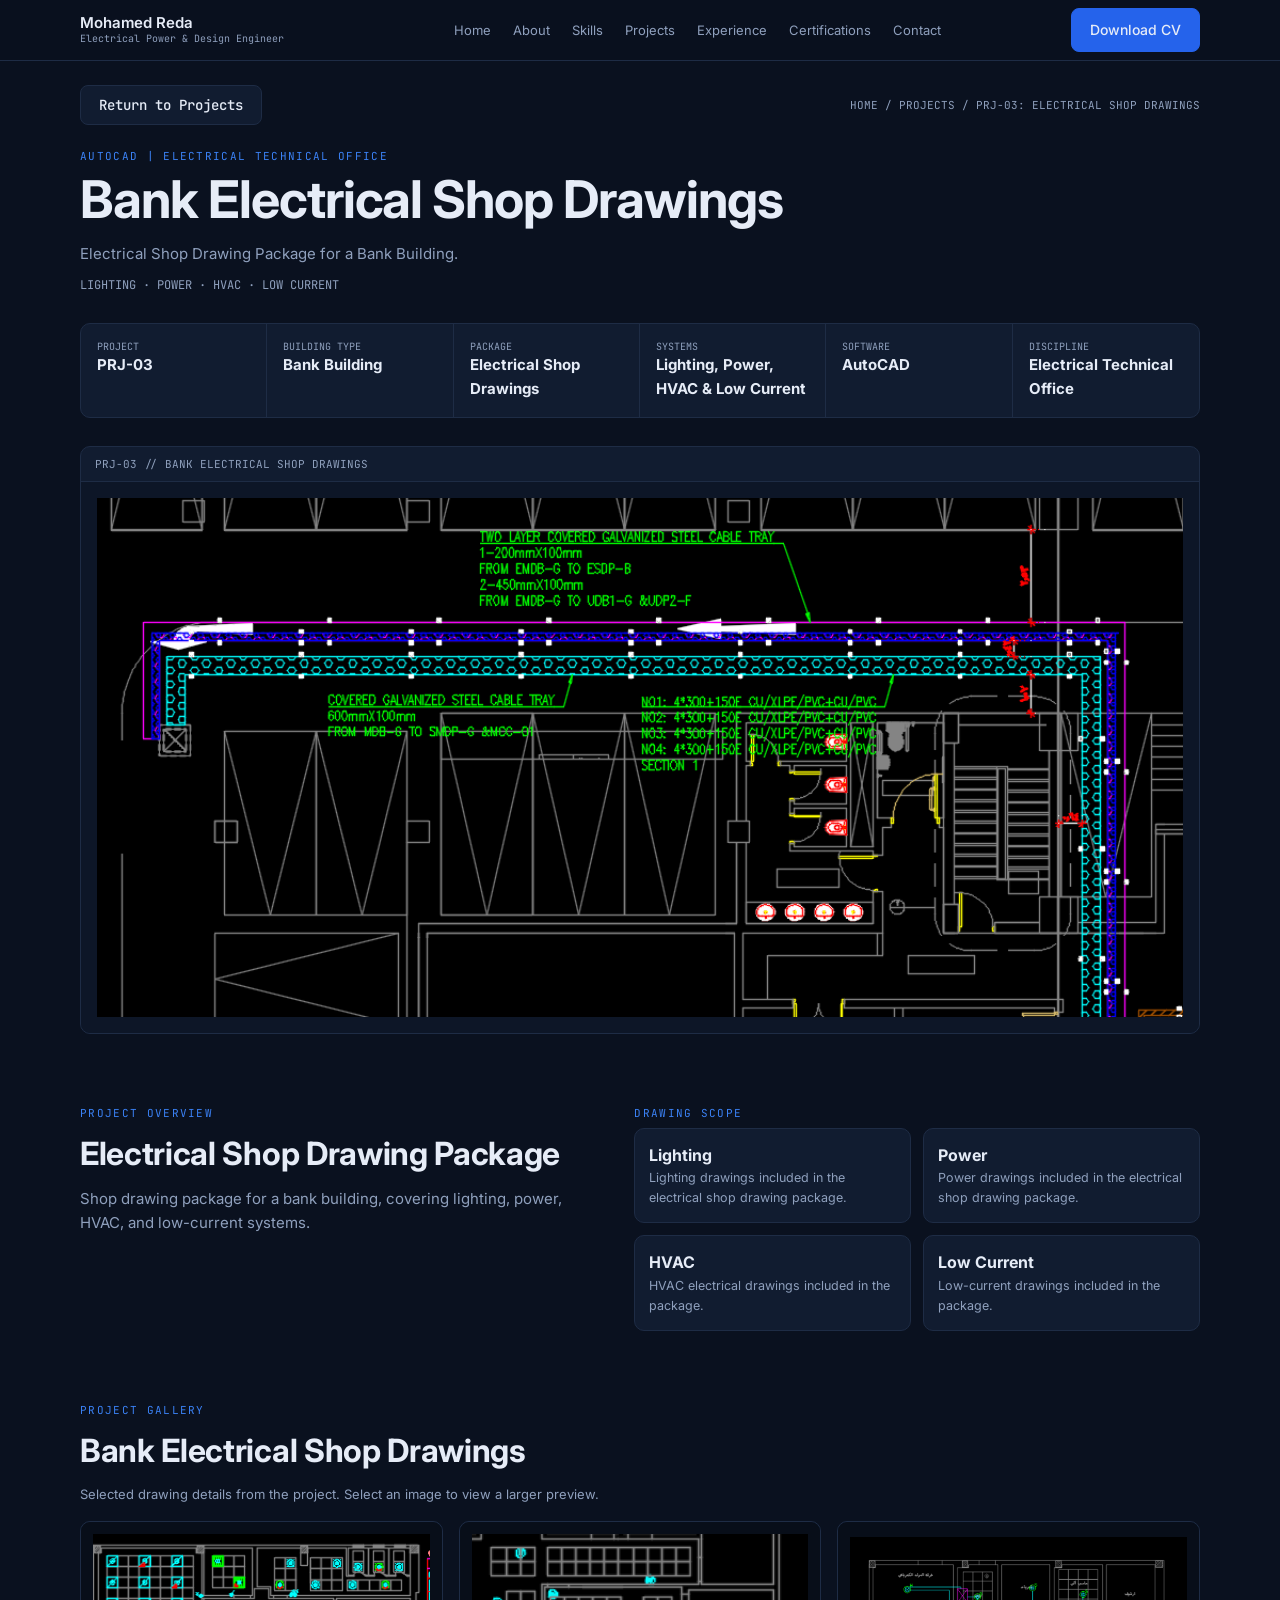
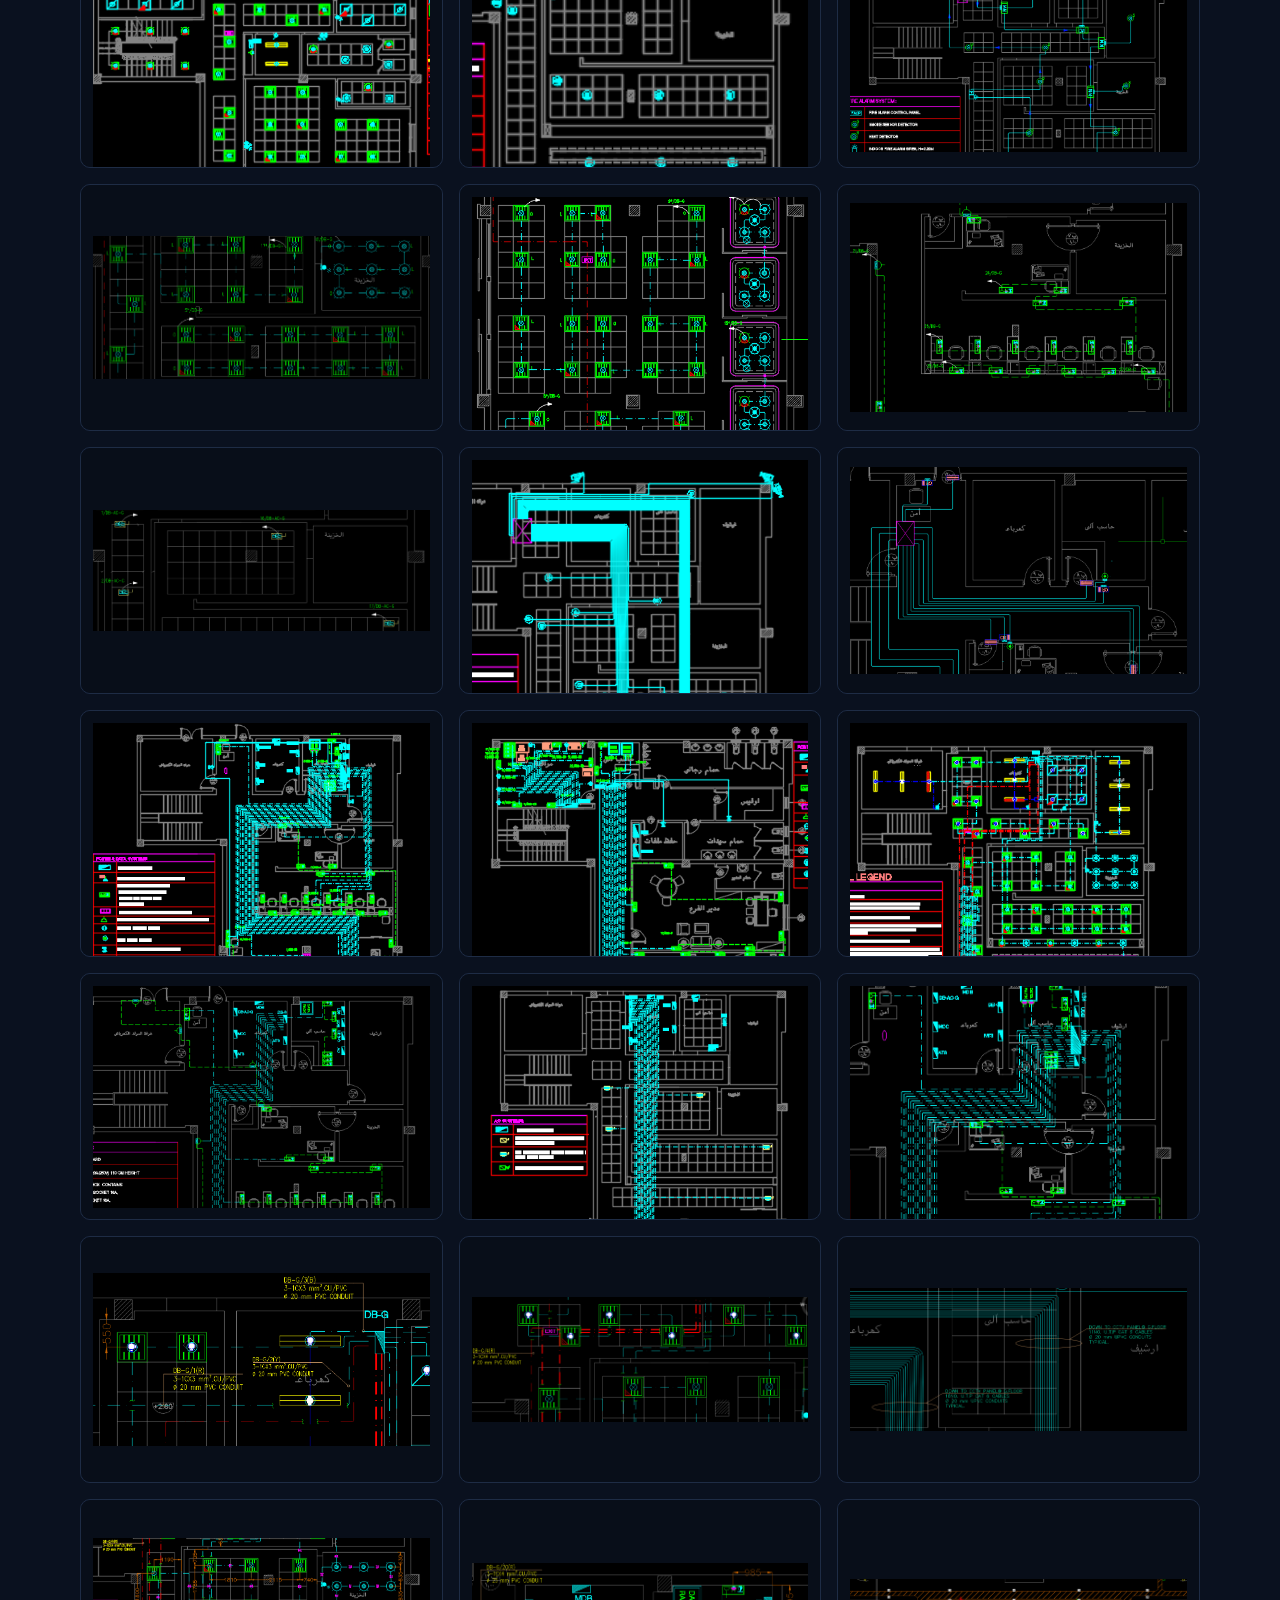
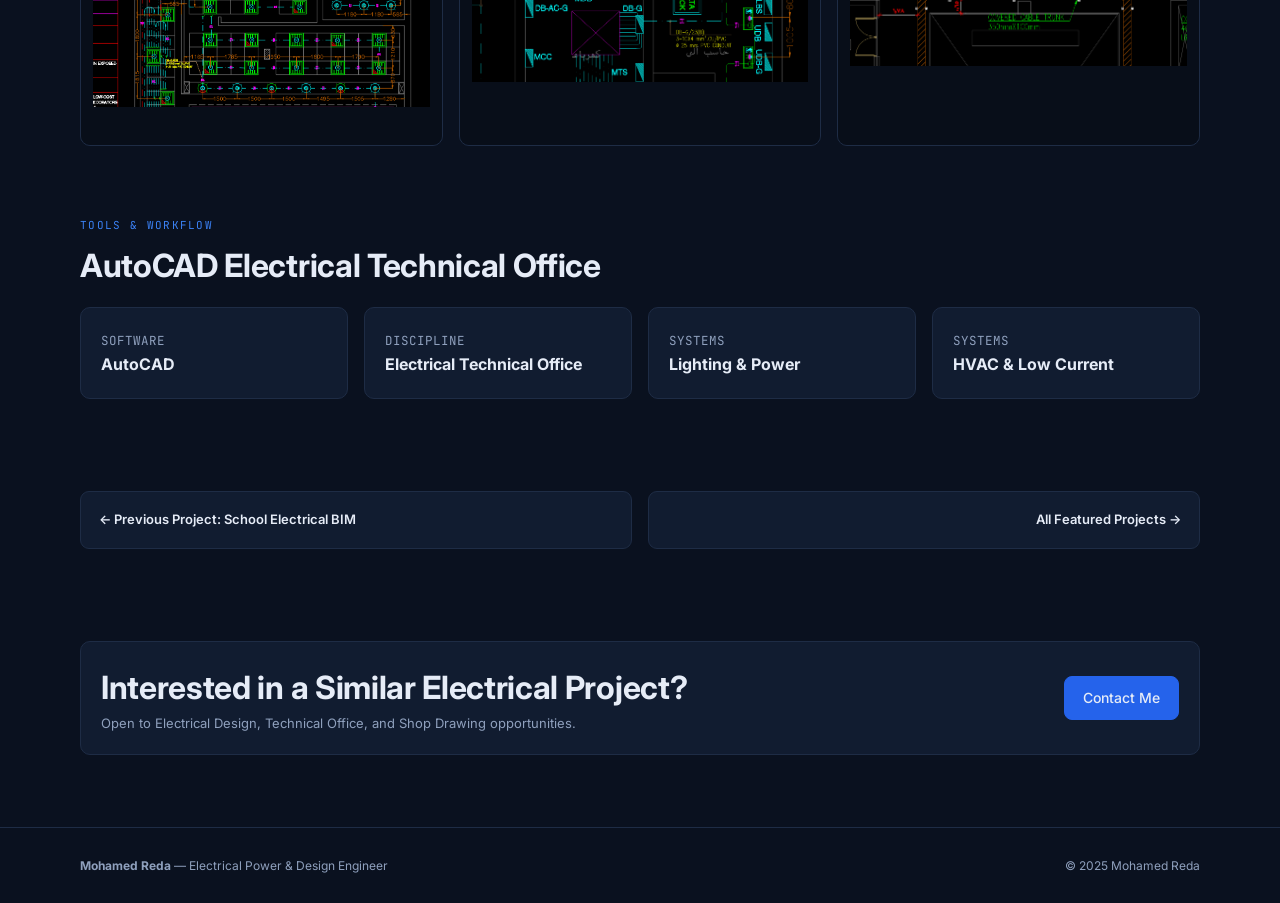
==== projects/bank-electrical-shop-drawings.html @ 128662be "Initial commit" ====
<!doctype html>
<html lang="en">
  <head>
    <meta charset="utf-8" />
    <meta name="viewport" content="width=device-width,initial-scale=1,viewport-fit=cover" />
    <meta name="theme-color" content="#0a111f" />
    <link rel="preconnect" href="https://fonts.googleapis.com" />
    <link rel="preconnect" href="https://fonts.gstatic.com" crossorigin />
    <link href="https://fonts.googleapis.com/css2?family=Inter:wght@400;500;600;700&family=JetBrains+Mono:wght@400;500&display=swap" rel="stylesheet" />
    <title>Bank Electrical Shop Drawings — Mohamed Reda</title>
    <meta name="description" content="Electrical shop drawing package for a bank building, covering lighting, power, HVAC, and low-current systems." />
    <link rel="stylesheet" href="../assets/css/style.css" />
    <style>
      .bank-project .viewer .cv-box { height: auto; min-height: 0; overflow: hidden; padding: 16px; }
      .bank-project .viewer .cv-box img { width: 100%; height: auto; max-height: 78vh; object-fit: contain; margin: auto; }
      .bank-gallery .dr .im { height: 245px; padding: 12px; background: #080e19; }
      .bank-gallery .dr .im img { object-fit: contain; }
      .bank-project .stats div:last-child { border-right: 0; }
      .bank-project .modal img { width: auto; height: auto; max-width: calc(100vw - 40px); max-height: calc(100vh - 100px); object-fit: contain; }
      @media (max-width: 700px) { .bank-gallery .dr .im { height: 210px; } }
    </style>
  </head>
  <body class="bank-project">
    <header class="nav"><div class="wrap">
      <a class="brand" href="../index.html#home">Mohamed Reda<small>Electrical Power &amp; Design Engineer</small></a>
      <button class="burger" aria-label="Menu" aria-expanded="false">☰</button>
      <ul><li><a href="../index.html#home">Home</a></li><li><a href="../index.html#about">About</a></li><li><a href="../index.html#skills">Skills</a></li><li><a href="../index.html#projects">Projects</a></li><li><a href="../index.html#experience">Experience</a></li><li><a href="../index.html#certs">Certifications</a></li><li><a href="../index.html#contact">Contact</a></li></ul>
      <a class="btn p dl" href="../assets/files/Mohamed-Reda-CV.pdf" download>Download CV</a>
    </div></header>
    <main class="wrap">
      <div class="crumb"><a class="btn" href="../index.html#projects">Return to Projects</a><span>HOME / PROJECTS / PRJ-03: ELECTRICAL SHOP DRAWINGS</span></div>
      <div class="eyebrow">AutoCAD | Electrical Technical Office</div>
      <h1>Bank Electrical Shop Drawings</h1>
      <p class="mu" style="max-width: 720px; margin-top: 14px">Electrical Shop Drawing Package for a Bank Building.</p>
      <p class="mono mu" style="margin-top: 10px; font-size: 12px">LIGHTING · POWER · HVAC · LOW CURRENT</p>
      <div class="stats">
        <div><small>Project</small><b>PRJ-03</b></div><div><small>Building Type</small><b>Bank Building</b></div><div><small>Package</small><b>Electrical Shop Drawings</b></div><div><small>Systems</small><b>Lighting, Power, HVAC &amp; Low Current</b></div><div><small>Software</small><b>AutoCAD</b></div><div><small>Discipline</small><b>Electrical Technical Office</b></div>
      </div>
      <div class="viewer"><div class="bar"><span>PRJ-03 // BANK ELECTRICAL SHOP DRAWINGS</span></div><div class="cv-box"><img src="../assets/img/prj-3/cover.png" alt="Bank electrical shop drawing cover plan" fetchpriority="high" /></div></div>

      <section style="border: 0"><div class="split">
        <div><div class="eyebrow">Project overview</div><h2>Electrical Shop Drawing Package</h2><p class="mu">Shop drawing package for a bank building, covering lighting, power, HVAC, and low-current systems.</p></div>
        <div><div class="eyebrow">Drawing scope</div><div class="wbs">
          <div class="card"><h3>Lighting</h3><p>Lighting drawings included in the electrical shop drawing package.</p></div>
          <div class="card"><h3>Power</h3><p>Power drawings included in the electrical shop drawing package.</p></div>
          <div class="card"><h3>HVAC</h3><p>HVAC electrical drawings included in the package.</p></div>
          <div class="card"><h3>Low Current</h3><p>Low-current drawings included in the package.</p></div>
        </div></div>
      </div></section>

      <section style="border: 0; padding-top: 0"><div class="eyebrow">Project gallery</div><h2>Bank Electrical Shop Drawings</h2><p class="mu" style="font-size: 13px">Selected drawing details from the project. Select an image to view a larger preview.</p>
        <div class="g3 bank-gallery" id="drawings" style="margin-top: 16px">
          <article class="card dr" data-img="../assets/img/prj-3/Screenshot%202026-10-09%20174429.png"><div class="im"><img src="../assets/img/prj-3/Screenshot%202026-10-09%20174429.png" alt="Bank electrical shop drawing detail" loading="lazy" /></div></article>
          <article class="card dr" data-img="../assets/img/prj-3/Screenshot%202026-10-09%20174541.png"><div class="im"><img src="../assets/img/prj-3/Screenshot%202026-10-09%20174541.png" alt="Bank electrical shop drawing detail" loading="lazy" /></div></article>
          <article class="card dr" data-img="../assets/img/prj-3/Screenshot%202026-10-09%20174614.png"><div class="im"><img src="../assets/img/prj-3/Screenshot%202026-10-09%20174614.png" alt="Bank electrical shop drawing detail" loading="lazy" /></div></article>
          <article class="card dr" data-img="../assets/img/prj-3/Screenshot%202026-10-09%20174723.png"><div class="im"><img src="../assets/img/prj-3/Screenshot%202026-10-09%20174723.png" alt="Bank electrical shop drawing detail" loading="lazy" /></div></article>
          <article class="card dr" data-img="../assets/img/prj-3/Screenshot%202026-10-09%20174741.png"><div class="im"><img src="../assets/img/prj-3/Screenshot%202026-10-09%20174741.png" alt="Bank electrical shop drawing detail" loading="lazy" /></div></article>
          <article class="card dr" data-img="../assets/img/prj-3/Screenshot%202026-10-09%20174811.png"><div class="im"><img src="../assets/img/prj-3/Screenshot%202026-10-09%20174811.png" alt="Bank electrical shop drawing detail" loading="lazy" /></div></article>
          <article class="card dr" data-img="../assets/img/prj-3/Screenshot%202026-10-09%20174828.png"><div class="im"><img src="../assets/img/prj-3/Screenshot%202026-10-09%20174828.png" alt="Bank electrical shop drawing detail" loading="lazy" /></div></article>
          <article class="card dr" data-img="../assets/img/prj-3/Screenshot%202026-10-09%20174914.png"><div class="im"><img src="../assets/img/prj-3/Screenshot%202026-10-09%20174914.png" alt="Bank electrical shop drawing detail" loading="lazy" /></div></article>
          <article class="card dr" data-img="../assets/img/prj-3/Screenshot%202026-10-09%20174946.png"><div class="im"><img src="../assets/img/prj-3/Screenshot%202026-10-09%20174946.png" alt="Bank electrical shop drawing detail" loading="lazy" /></div></article>
          <article class="card dr" data-img="../assets/img/prj-3/Screenshot%202026-10-09%20175007.png"><div class="im"><img src="../assets/img/prj-3/Screenshot%202026-10-09%20175007.png" alt="Bank electrical shop drawing detail" loading="lazy" /></div></article>
          <article class="card dr" data-img="../assets/img/prj-3/Screenshot%202026-10-09%20175019.png"><div class="im"><img src="../assets/img/prj-3/Screenshot%202026-10-09%20175019.png" alt="Bank electrical shop drawing detail" loading="lazy" /></div></article>
          <article class="card dr" data-img="../assets/img/prj-3/Screenshot%202026-10-09%20175117.png"><div class="im"><img src="../assets/img/prj-3/Screenshot%202026-10-09%20175117.png" alt="Bank electrical shop drawing detail" loading="lazy" /></div></article>
          <article class="card dr" data-img="../assets/img/prj-3/Screenshot%202026-10-09%20175132.png"><div class="im"><img src="../assets/img/prj-3/Screenshot%202026-10-09%20175132.png" alt="Bank electrical shop drawing detail" loading="lazy" /></div></article>
          <article class="card dr" data-img="../assets/img/prj-3/Screenshot%202026-10-09%20175146.png"><div class="im"><img src="../assets/img/prj-3/Screenshot%202026-10-09%20175146.png" alt="Bank electrical shop drawing detail" loading="lazy" /></div></article>
          <article class="card dr" data-img="../assets/img/prj-3/Screenshot%202026-10-09%20175159.png"><div class="im"><img src="../assets/img/prj-3/Screenshot%202026-10-09%20175159.png" alt="Bank electrical shop drawing detail" loading="lazy" /></div></article>
          <article class="card dr" data-img="../assets/img/prj-3/Screenshot%202026-10-09%20175258.png"><div class="im"><img src="../assets/img/prj-3/Screenshot%202026-10-09%20175258.png" alt="Bank electrical shop drawing detail" loading="lazy" /></div></article>
          <article class="card dr" data-img="../assets/img/prj-3/Screenshot%202026-10-09%20175312.png"><div class="im"><img src="../assets/img/prj-3/Screenshot%202026-10-09%20175312.png" alt="Bank electrical shop drawing detail" loading="lazy" /></div></article>
          <article class="card dr" data-img="../assets/img/prj-3/Screenshot%202026-10-09%20175358.png"><div class="im"><img src="../assets/img/prj-3/Screenshot%202026-10-09%20175358.png" alt="Bank electrical shop drawing detail" loading="lazy" /></div></article>
          <article class="card dr" data-img="../assets/img/prj-3/Screenshot%202026-10-09%20175456.png"><div class="im"><img src="../assets/img/prj-3/Screenshot%202026-10-09%20175456.png" alt="Bank electrical shop drawing detail" loading="lazy" /></div></article>
          <article class="card dr" data-img="../assets/img/prj-3/Screenshot%202026-10-09%20175522.png"><div class="im"><img src="../assets/img/prj-3/Screenshot%202026-10-09%20175522.png" alt="Bank electrical shop drawing detail" loading="lazy" /></div></article>
          <article class="card dr" data-img="../assets/img/prj-3/Screenshot%202026-10-09%20175702.png"><div class="im"><img src="../assets/img/prj-3/Screenshot%202026-10-09%20175702.png" alt="Bank electrical shop drawing detail" loading="lazy" /></div></article>
        </div>
      </section>

      <section style="border: 0; padding-top: 0"><div class="eyebrow">Tools &amp; workflow</div><h2>AutoCAD Electrical Technical Office</h2><div class="g4" style="margin-top: 16px">
        <div class="card"><small class="mono mu">SOFTWARE</small><h3>AutoCAD</h3></div>
        <div class="card"><small class="mono mu">DISCIPLINE</small><h3>Electrical Technical Office</h3></div>
        <div class="card"><small class="mono mu">SYSTEMS</small><h3>Lighting &amp; Power</h3></div>
        <div class="card"><small class="mono mu">SYSTEMS</small><h3>HVAC &amp; Low Current</h3></div>
      </div></section>

      <div class="pn project-switch"><a class="project-switch-back" href="school-electrical-bim.html">← Previous Project: School Electrical BIM</a><a class="project-switch-next" href="../index.html#projects">All Featured Projects →</a></div>
      <section style="border: 0"><div class="card cta"><div><h2 style="margin: 0">Interested in a Similar Electrical Project?</h2><p class="mu" style="font-size: 13px">Open to Electrical Design, Technical Office, and Shop Drawing opportunities.</p></div><a class="btn p" href="../index.html#contact">Contact Me</a></div></section>
    </main>
    <footer><div class="wrap"><span><b>Mohamed Reda</b> — Electrical Power &amp; Design Engineer</span><span>© 2025 Mohamed Reda</span></div></footer>
    <div class="modal"><button class="btn">Close</button><img alt="" /></div>
    <script src="../assets/js/main.js" defer></script>
  </body>
</html>
---- assets/css/style.css ----
:root {
  --bg: #0a111f;
  --bg2: #0d1627;
  --card: #111c30;
  --line: #1e2c45;
  --tx: #e6ecf7;
  --mu: #8fa0bd;
  --ac: #2563eb;
  --ac2: #3b82f6;
  --ok: #22c55e;
  --r: 10px;
  --mono: "JetBrains Mono", ui-monospace, monospace;
  --sans: "Inter", system-ui, sans-serif;
  --pad: 80px;
}
* {
  box-sizing: border-box;
  margin: 0;
}
html {
  scroll-behavior: smooth;
  scroll-padding-top: 70px;
}
body {
  background: var(--bg);
  color: var(--tx);
  font: 15px/1.6 var(--sans);
  -webkit-text-size-adjust: 100%;
}
a {
  color: inherit;
  text-decoration: none;
}
img {
  max-width: 100%;
  display: block;
}
.wrap {
  width: 100%;
  max-width: none;
  margin: 0;
  padding: 0 var(--pad);
}
section {
  padding: 72px 0;
  border-top: 1px solid var(--line);
}
.eyebrow {
  font: 11px var(--mono);
  color: var(--ac2);
  letter-spacing: 0.12em;
  text-transform: uppercase;
  margin-bottom: 8px;
}
h1 {
  font-size: clamp(32px, 6vw, 52px);
  line-height: 1.1;
  letter-spacing: -0.02em;
}
h2 {
  font-size: clamp(24px, 4vw, 32px);
  letter-spacing: -0.01em;
  margin-bottom: 8px;
}
h3 {
  font-size: 16px;
}
.mu {
  color: var(--mu);
}
.mono {
  font-family: var(--mono);
}
.btn {
  display: inline-flex;
  align-items: center;
  gap: 8px;
  padding: 10px 18px;
  border-radius: 8px;
  border: 1px solid var(--line);
  background: var(--card);
  font-weight: 500;
  font-size: 14px;
  cursor: pointer;
  color: var(--tx);
  font-family: inherit;
}
.btn.p {
  background: var(--ac);
  border-color: var(--ac);
}
.btn:hover {
  border-color: var(--ac2);
}
.card {
  background: var(--card);
  border: 1px solid var(--line);
  border-radius: var(--r);
  padding: 20px;
}
.tag {
  font: 11px var(--mono);
  padding: 3px 9px;
  border: 1px solid var(--line);
  border-radius: 6px;
  color: var(--mu);
  background: var(--bg2);
  display: inline-block;
}
.chips {
  display: flex;
  flex-wrap: wrap;
  gap: 8px;
}
.chips .tag {
  font: 13px var(--sans);
  padding: 6px 12px;
  color: var(--tx);
}
.nav {
  position: sticky;
  top: 0;
  z-index: 50;
  background: rgba(10, 17, 31, 0.88);
  backdrop-filter: blur(10px);
  border-bottom: 1px solid var(--line);
}
.nav .wrap {
  display: flex;
  align-items: center;
  gap: 24px;
  height: 60px;
}
.brand {
  font-weight: 600;
  line-height: 1.1;
}
.brand small {
  display: block;
  font: 10px var(--mono);
  color: var(--mu);
  font-weight: 400;
}
.nav ul {
  display: flex;
  gap: 22px;
  list-style: none;
  margin: 0 auto;
  font-size: 13px;
  color: var(--mu);
}
.nav ul a:hover {
  color: var(--tx);
}
.burger {
  display: none;
  background: none;
  border: 1px solid var(--line);
  color: var(--tx);
  border-radius: 8px;
  padding: 6px 10px;
  font-size: 18px;
}
.hero {
  border: 0;
  padding: 72px 0;
}
.hero .wrap {
  display: grid;
  grid-template-columns: 1.2fr 1fr;
  gap: 48px;
  align-items: center;
}
.hero .sub {
  color: var(--ac2);
  font-size: 20px;
  margin: 6px 0 16px;
}
.hero p {
  color: var(--mu);
  max-width: 520px;
}
.hero .acts {
  display: flex;
  gap: 12px;
  margin: 24px 0;
  flex-wrap: wrap;
}
.meta {
  display: flex;
  gap: 20px;
  flex-wrap: wrap;
  font-size: 13px;
  color: var(--mu);
}
.badge {
  font: 11px var(--mono);
  color: var(--ok);
  margin-bottom: 14px;
  display: inline-flex;
  gap: 8px;
  align-items: center;
}
.badge:before {
  content: "";
  width: 7px;
  height: 7px;
  border-radius: 50%;
  background: var(--ok);
}
.photo {
  border: 1px solid var(--line);
  border-radius: 14px;
  overflow: hidden;
  background: var(--card);
  aspect-ratio: 4/3.2;
  position: relative;
  display: grid;
  place-items: center;
  color: var(--mu);
  font: 12px var(--mono);
}
.photo img {
  position: absolute;
  inset: 0;
  width: 100%;
  height: 100%;
  object-fit: cover;
}
.photo figcaption {
  position: absolute;
  bottom: 0;
  left: 0;
  right: 0;
  padding: 10px;
  text-align: center;
  background: linear-gradient(transparent, rgba(10, 17, 31, 0.95));
  font-size: 11px;
}
.g2 {
  display: grid;
  grid-template-columns: repeat(2, 1fr);
  gap: 20px;
}
.g3 {
  display: grid;
  grid-template-columns: repeat(3, 1fr);
  gap: 16px;
}
.g4 {
  display: grid;
  grid-template-columns: repeat(4, 1fr);
  gap: 16px;
}
.proj {
  padding: 0;
  overflow: hidden;
  display: flex;
  flex-direction: column;
}
.proj .th {
  height: 150px;
  background: var(--bg2);
  border-bottom: 1px solid var(--line);
  display: grid;
  place-items: center;
  font: 11px var(--mono);
  color: var(--ac2);
  position: relative;
}
.proj .th img {
  position: absolute;
  inset: 0;
  width: 100%;
  height: 100%;
  object-fit: cover;
}
.proj .th.contain img {
  object-fit: contain;
  padding: 6px;
}
.proj .bd {
  padding: 18px;
  display: flex;
  flex-direction: column;
  gap: 10px;
  flex: 1;
}
.proj p {
  font-size: 13px;
  color: var(--mu);
}
.proj .chips {
  margin-top: auto;
}
.proj .chips .tag {
  font: 10px var(--mono);
}
.proj .go {
  display: inline-flex;
  align-items: center;
  justify-content: center;
  align-self: flex-start;
  min-height: 40px;
  padding: 0 16px;
  border: 1px solid var(--ac2);
  border-radius: 7px;
  background: rgba(37, 99, 235, 0.16);
  color: var(--tx);
  font-size: 13px;
  font-weight: 600;
  transition: background 0.2s, border-color 0.2s, transform 0.2s;
}
.proj .go:hover,
.proj .go:focus-visible {
  background: var(--ac);
  border-color: var(--ac);
  color: #fff;
  transform: translateY(-1px);
}
.proj .go:focus-visible {
  outline: 2px solid var(--ac2);
  outline-offset: 3px;
}
.tl {
  border-left: 2px solid var(--line);
  padding: 2px 0 2px 18px;
  margin-bottom: 18px;
}
.tl small {
  font: 11px var(--mono);
  color: var(--ac2);
}
.tl p {
  font-size: 13px;
  color: var(--mu);
}
.cert {
  display: flex;
  flex-direction: column;
  gap: 6px;
}
.cert p {
  font-size: 12.5px;
  color: var(--mu);
}
.cv {
  display: flex;
  justify-content: space-between;
  align-items: center;
  gap: 20px;
  flex-wrap: wrap;
}
form {
  display: grid;
  gap: 12px;
}
label {
  font: 11px var(--mono);
  color: var(--mu);
  text-transform: uppercase;
}
input,
textarea {
  width: 100%;
  background: var(--bg2);
  border: 1px solid var(--line);
  border-radius: 8px;
  padding: 11px 12px;
  color: var(--tx);
  font: inherit;
  margin-top: 4px;
}
input:focus,
textarea:focus,
.btn:focus-visible,
a:focus-visible {
  outline: 2px solid var(--ac2);
  outline-offset: 2px;
}
footer {
  border-top: 1px solid var(--line);
  padding: 28px 0;
  font-size: 12px;
  color: var(--mu);
}
footer .wrap {
  display: flex;
  justify-content: space-between;
  gap: 16px;
  flex-wrap: wrap;
}
.crumb {
  font: 11px var(--mono);
  color: var(--mu);
  display: flex;
  justify-content: space-between;
  gap: 12px;
  flex-wrap: wrap;
  padding: 24px 0;
  align-items: center;
}
.stats {
  display: grid;
  grid-template-columns: repeat(6, 1fr);
  border: 1px solid var(--line);
  border-radius: var(--r);
  background: var(--card);
  margin-top: 28px;
  overflow: hidden;
}
.stats div {
  padding: 16px;
  min-width: 0;
  border-right: 1px solid var(--line);
  border-bottom: 1px solid var(--line);
}
.stats div:nth-child(6n) {
  border-right: 0;
}
.stats div:nth-last-child(-n + 6) {
  border-bottom: 0;
}
.stats small {
  display: block;
  font: 10px var(--mono);
  color: var(--mu);
  text-transform: uppercase;
}
.stats b {
  font-size: 15px;
}
.viewer {
  border: 1px solid var(--line);
  border-radius: var(--r);
  background: var(--card);
  margin-top: 28px;
  overflow: hidden;
}
.viewer .bar {
  display: flex;
  justify-content: space-between;
  align-items: center;
  gap: 10px;
  padding: 10px 14px;
  border-bottom: 1px solid var(--line);
  font: 11px var(--mono);
  color: var(--mu);
  flex-wrap: wrap;
}
.viewer .bar .btn {
  padding: 4px 12px;
}
.viewer .cv-box {
  height: 420px;
  overflow: auto;
  display: grid;
  place-items: center;
  background: var(--bg2);
  font: 12px var(--mono);
  color: var(--mu);
}
.viewer img {
  transition: transform 0.2s;
  transform-origin: center;
}
.cad-download-wrap {
  display: flex;
  justify-content: flex-start;
  margin-top: 14px;
}
.cad-button {
  display: inline-flex;
  align-items: center;
  gap: 12px;
  min-height: 64px;
  padding: 10px 16px 10px 10px;
  color: var(--tx);
  background: var(--card);
  border: 1px solid #b8322a;
  border-radius: var(--r);
  transition: border-color 0.18s, background-color 0.18s, transform 0.18s;
}
.cad-button:hover {
  background: #191c2a;
  border-color: #ef453b;
  transform: translateY(-1px);
}
.cad-button:focus-visible {
  outline: 2px solid var(--ac2);
  outline-offset: 3px;
}
.cad-icon {
  display: grid;
  place-items: center;
  width: 44px;
  height: 44px;
  color: #fff;
  background: #c9362b;
  border-radius: 8px;
  font: 700 12px var(--mono);
  letter-spacing: -0.06em;
}
.cad-copy b,
.cad-copy small {
  display: block;
}
.cad-copy b {
  font-size: 13px;
}
.cad-copy small {
  color: var(--mu);
  font: 10px var(--mono);
  margin-top: 2px;
}
.cad-arrow {
  color: #ef453b;
  font-size: 18px;
  margin-left: 8px;
}
.wbs {
  display: grid;
  grid-template-columns: 1fr 1fr;
  gap: 12px;
}
.wbs .card {
  padding: 14px;
}
.wbs p {
  font-size: 12.5px;
  color: var(--mu);
}
.split {
  display: grid;
  grid-template-columns: 1fr 1.1fr;
  gap: 40px;
}
.tw {
  overflow-x: auto;
  border: 1px solid var(--line);
  border-radius: var(--r);
}
table {
  width: 100%;
  border-collapse: collapse;
  font-size: 13px;
  min-width: 720px;
}
th {
  font: 10px var(--mono);
  color: var(--mu);
  text-transform: uppercase;
  text-align: left;
  padding: 12px 14px;
  background: var(--card);
  border-bottom: 1px solid var(--line);
}
td {
  padding: 12px 14px;
  border-bottom: 1px solid var(--line);
}
td:first-child {
  font-family: var(--mono);
  color: var(--mu);
}
td b {
  font-family: var(--mono);
}
.ok {
  font: 10px var(--mono);
  color: var(--ok);
  border: 1px solid rgba(34, 197, 94, 0.4);
  padding: 2px 8px;
  border-radius: 5px;
  white-space: nowrap;
}
.dr {
  padding: 0;
  overflow: hidden;
  cursor: zoom-in;
  gap: 0;
  background: var(--card);
}
.dr .im {
  height: 210px;
  background: var(--bg2);
  display: grid;
  place-items: center;
  font: 11px var(--mono);
  color: var(--ac2);
  overflow: hidden;
}
.dr .im img {
  width: 100%;
  height: 100%;
  object-fit: cover;
  transition: transform 0.2s;
}
.dr:hover .im img {
  transform: scale(1.025);
}
.dr .dr-copy {
  padding: 16px;
  border-top: 1px solid var(--line);
  background: var(--bg2);
}
.dr .dr-copy h3 {
  margin-bottom: 6px;
}
.dr p {
  font-size: 12.5px;
  color: var(--mu);
}
.pn {
  display: flex;
  justify-content: space-between;
  gap: 16px;
  padding: 20px 0;
  font-size: 13px;
  flex-wrap: wrap;
}
.project-switch {
  display: grid;
  grid-template-columns: repeat(2, minmax(0, 1fr));
}
.project-switch a {
  display: flex;
  align-items: center;
  min-height: 58px;
  padding: 12px 18px;
  border: 1px solid var(--line);
  border-radius: 9px;
  background: var(--card);
  color: var(--tx);
  font-weight: 600;
  transition: border-color 0.2s, background 0.2s, transform 0.2s;
}
.project-switch a:hover,
.project-switch a:focus-visible {
  border-color: var(--ac2);
  background: #142442;
  transform: translateY(-1px);
}
.project-switch .project-switch-next {
  justify-content: flex-end;
  text-align: right;
}
.project-switch a:focus-visible {
  outline: 2px solid var(--ac2);
  outline-offset: 3px;
}
.project-view[hidden] { display: none; }
.project-view { padding-top: 24px; }
.project-view-open > main { display: none; }
.project-view-open #project-view { display: block; }
.project-view-close { margin-bottom: 24px; }
.project-view #project-content > main { max-width: none; padding: 0; }
.project-view #project-content > main > .crumb { margin-top: 0; }
.project-view #project-content > .modal { position: fixed; }
.project-view .viewer .cv-box { height: auto; min-height: 0; max-height: none; overflow: hidden; padding: 16px; }
.project-view .viewer .cv-box img { display: block; width: 100%; height: auto; max-height: 78vh; object-fit: contain; margin: auto; }
.cta {
  display: flex;
  justify-content: space-between;
  align-items: center;
  gap: 20px;
  flex-wrap: wrap;
}
.modal {
  position: fixed;
  inset: 0;
  background: rgba(5, 9, 17, 0.92);
  display: none;
  place-items: center;
  z-index: 100;
  padding: 20px;
}
.modal.on {
  display: grid;
}
.modal img {
  max-height: 90vh;
  border-radius: 8px;
}
.modal button {
  position: absolute;
  top: 16px;
  right: 16px;
}
@media (max-width: 1024px) {
  .g4 {
    grid-template-columns: repeat(2, 1fr);
  }
  .stats {
    grid-template-columns: repeat(3, 1fr);
  }
  .stats div:nth-child(6n) {
    border-right: 1px solid var(--line);
  }
  .stats div:nth-child(3n) {
    border-right: 0;
  }
  .stats div:nth-last-child(-n + 6) {
    border-bottom: 1px solid var(--line);
  }
  .stats div:nth-last-child(-n + 3) {
    border-bottom: 0;
  }
  .split {
    grid-template-columns: 1fr;
    gap: 28px;
  }
  .nav ul {
    gap: 14px;
  }
}
@media (max-width: 960px) {
  .burger {
    display: block;
    margin-left: auto;
  }
  .nav ul {
    display: none;
    position: absolute;
    top: 60px;
    left: 0;
    right: 0;
    flex-direction: column;
    background: var(--bg);
    padding: 16px var(--pad);
    border-bottom: 1px solid var(--line);
    gap: 14px;
    margin: 0;
  }
  .nav ul.on {
    display: flex;
  }
  .nav .dl {
    display: none;
  }
}
@media (max-width: 820px) {
  .hero .wrap {
    grid-template-columns: 1fr;
  }
  .g3 {
    grid-template-columns: repeat(2, 1fr);
  }
}
@media (max-width: 600px) {
  section {
    padding: 48px 0;
  }
  .g2,
  .g3,
  .g4,
  .wbs {
    grid-template-columns: 1fr;
  }
  .stats {
    grid-template-columns: repeat(2, 1fr);
  }
  .stats div {
    border-right: 1px solid var(--line);
    border-bottom: 1px solid var(--line);
  }
  .stats div:nth-child(3n) {
    border-right: 1px solid var(--line);
  }
  .stats div:nth-child(2n) {
    border-right: 0;
  }
  .stats div:nth-last-child(-n + 3) {
    border-bottom: 1px solid var(--line);
  }
  .stats div:nth-last-child(-n + 2) {
    border-bottom: 0;
  }
  .viewer .cv-box {
    height: 260px;
  }
  .hero .acts .btn,
  .cv .btn {
    flex: 1;
    justify-content: center;
  }
  .pn {
    flex-direction: column;
  }
  .project-switch {
    grid-template-columns: 1fr;
  }
  .project-switch .project-switch-next {
    justify-content: flex-start;
    text-align: left;
  }
}
@media (prefers-reduced-motion: reduce) {
  * {
    scroll-behavior: auto !important;
    transition: none !important;
  }
}
/* hero 3D background */
.hero {
  position: relative;
  overflow: hidden;
  isolation: isolate;
}
#hero-3d {
  position: absolute;
  inset: 0;
  width: 100%;
  height: 100%;
  z-index: -2;
  pointer-events: none;
}
.hero::before {
  content: "";
  position: absolute;
  inset: 0;
  z-index: -1;
  pointer-events: none;
  background:
    linear-gradient(
      90deg,
      rgba(10, 17, 31, 0.88) 0,
      rgba(10, 17, 31, 0.45) 55%,
      rgba(10, 17, 31, 0.1) 100%
    ),
    linear-gradient(180deg, transparent 70%, var(--bg) 100%);
}
@media (max-width: 820px) {
  .hero::before {
    background: linear-gradient(
      180deg,
      rgba(10, 17, 31, 0.8),
      rgba(10, 17, 31, 0.55) 60%,
      var(--bg)
    );
  }
}
/* full-width layout: 80px side margins desktop, scaled down on tablet/mobile */
@media (max-width: 1024px) {
  :root {
    --pad: 40px;
  }
}
@media (max-width: 600px) {
  :root {
    --pad: 20px;
  }
}
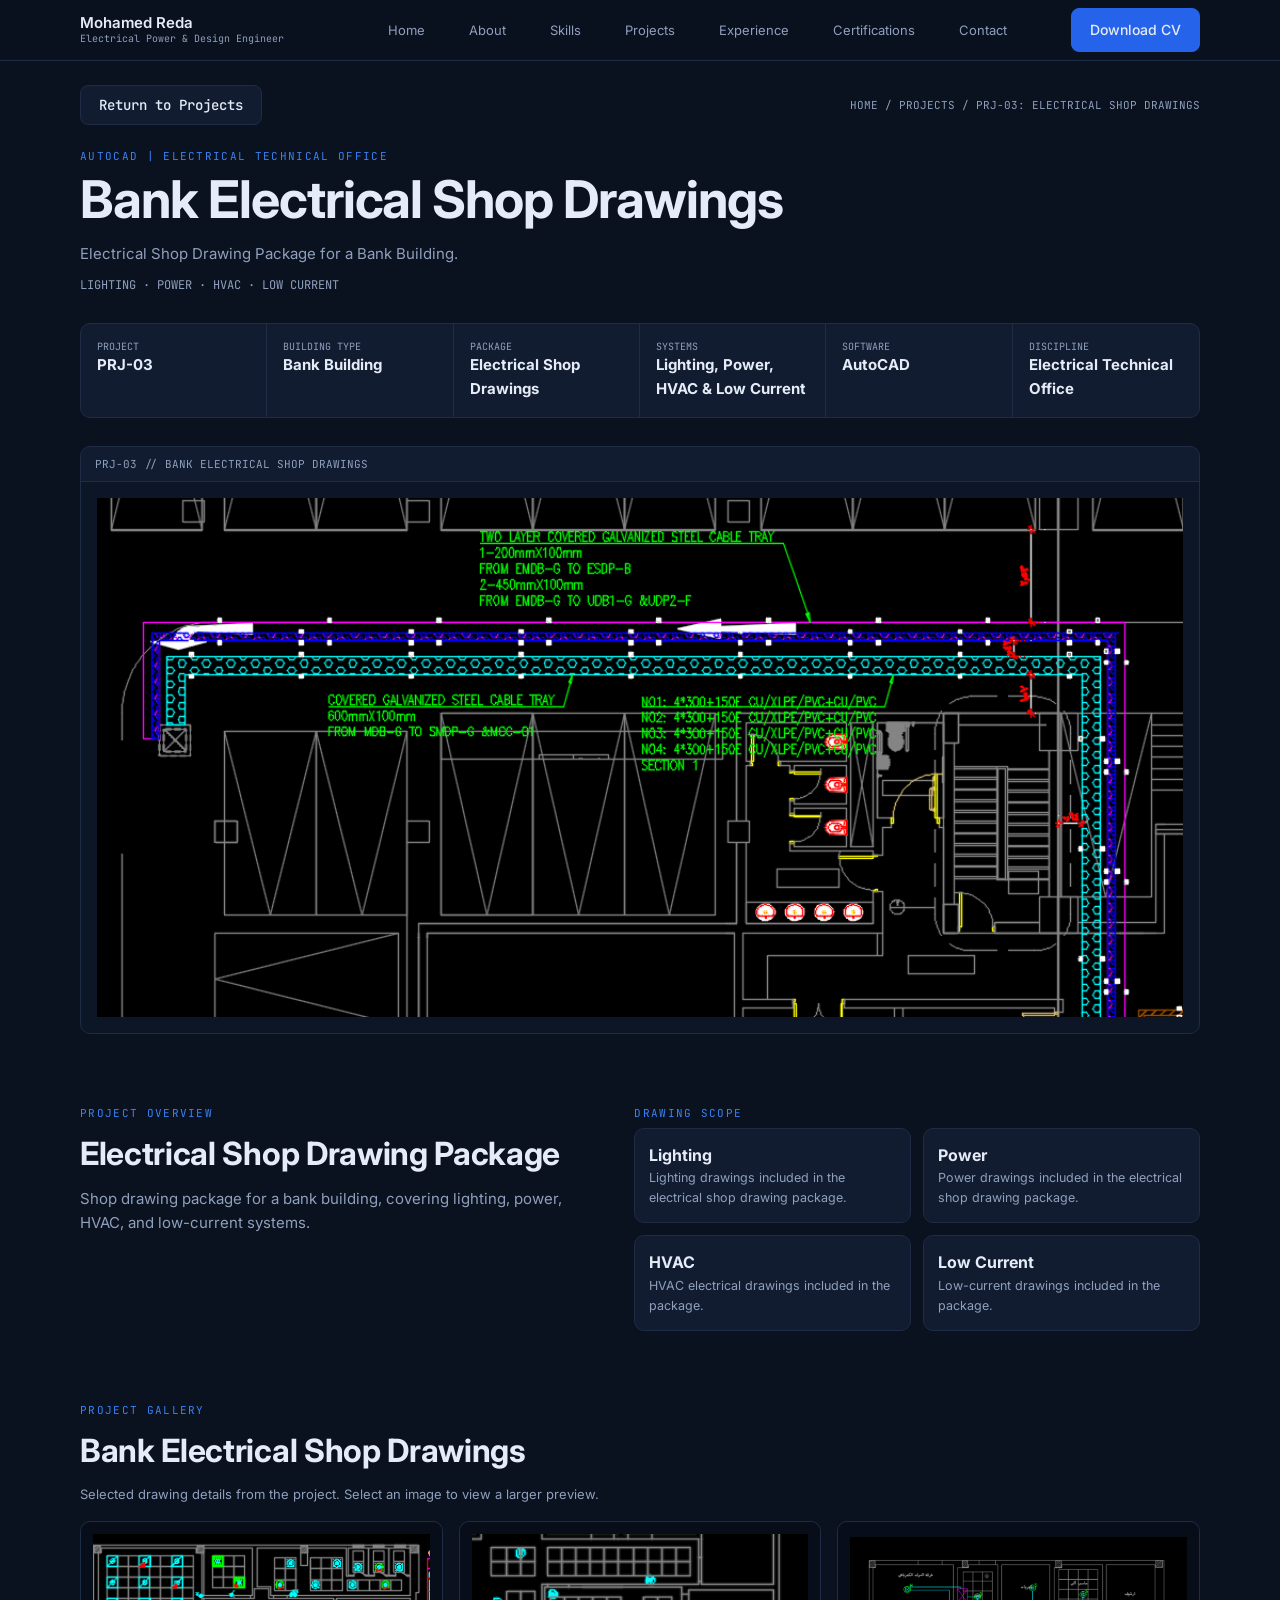
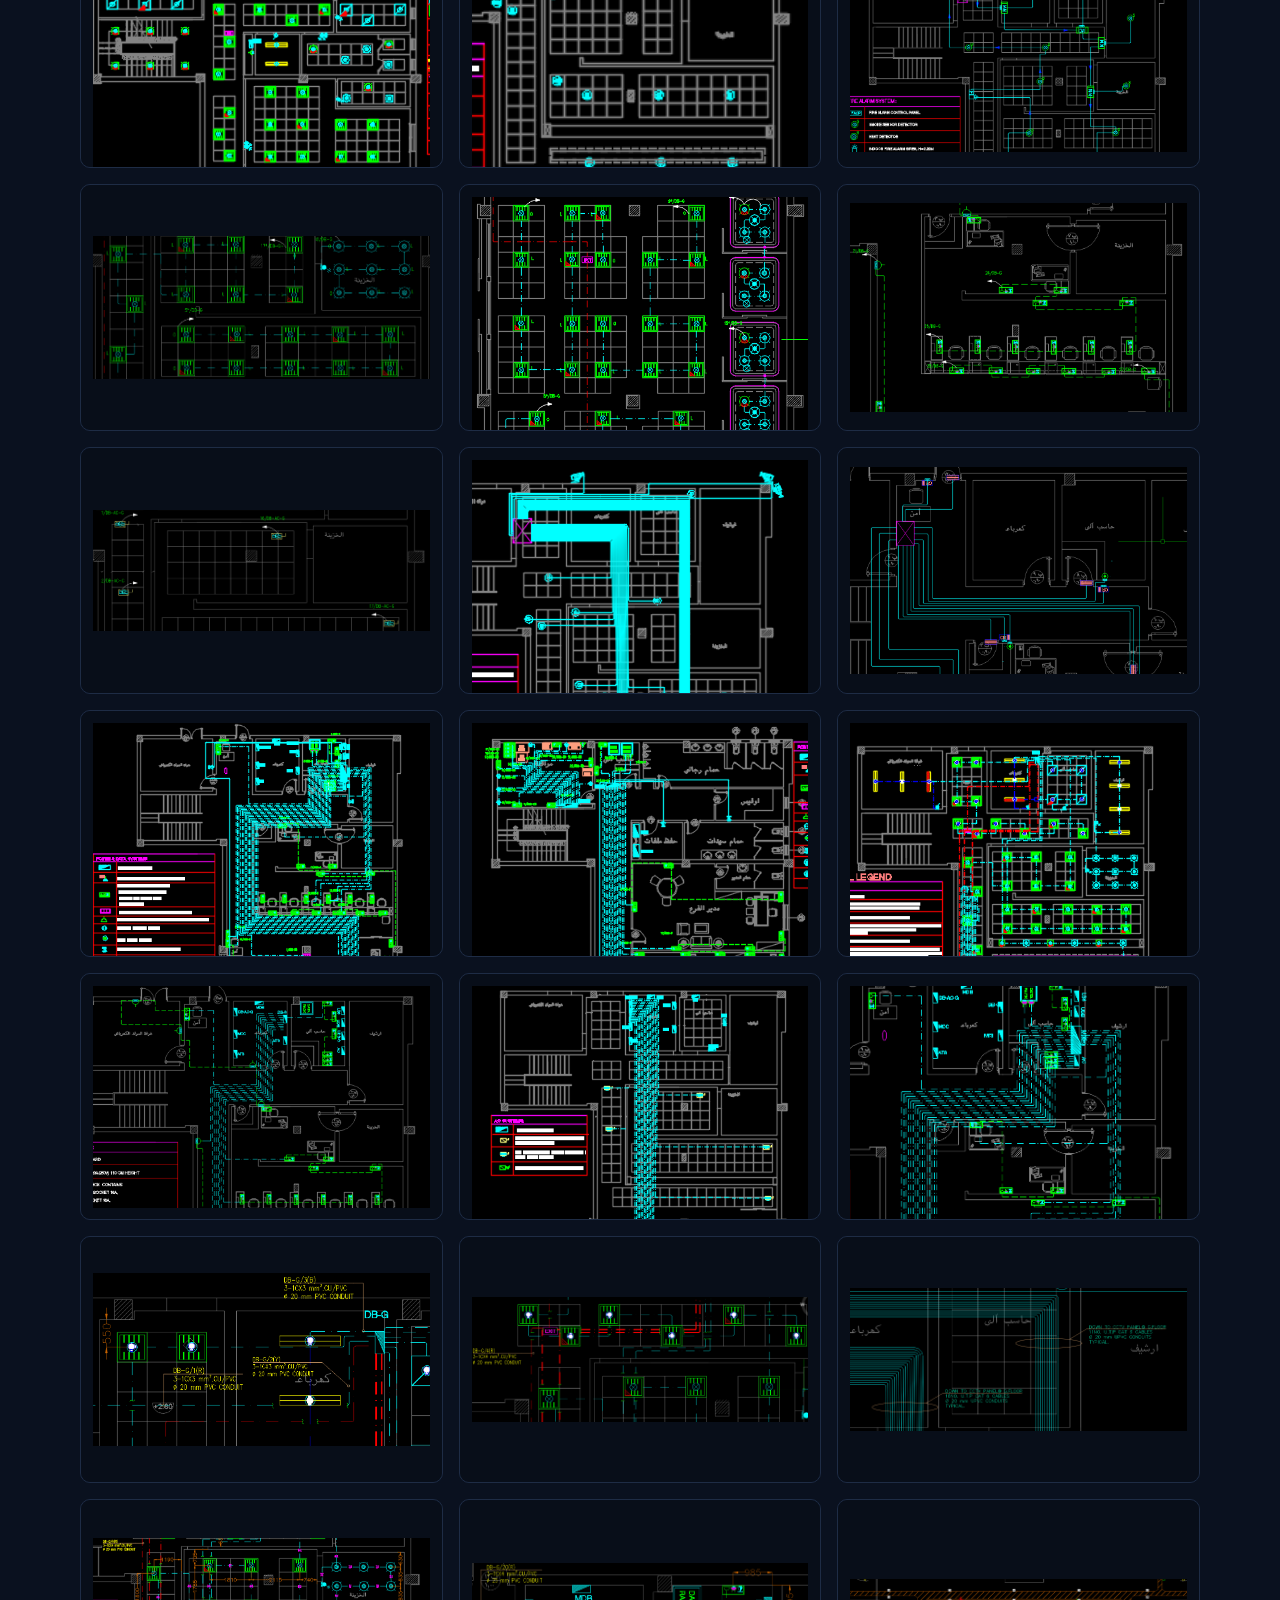
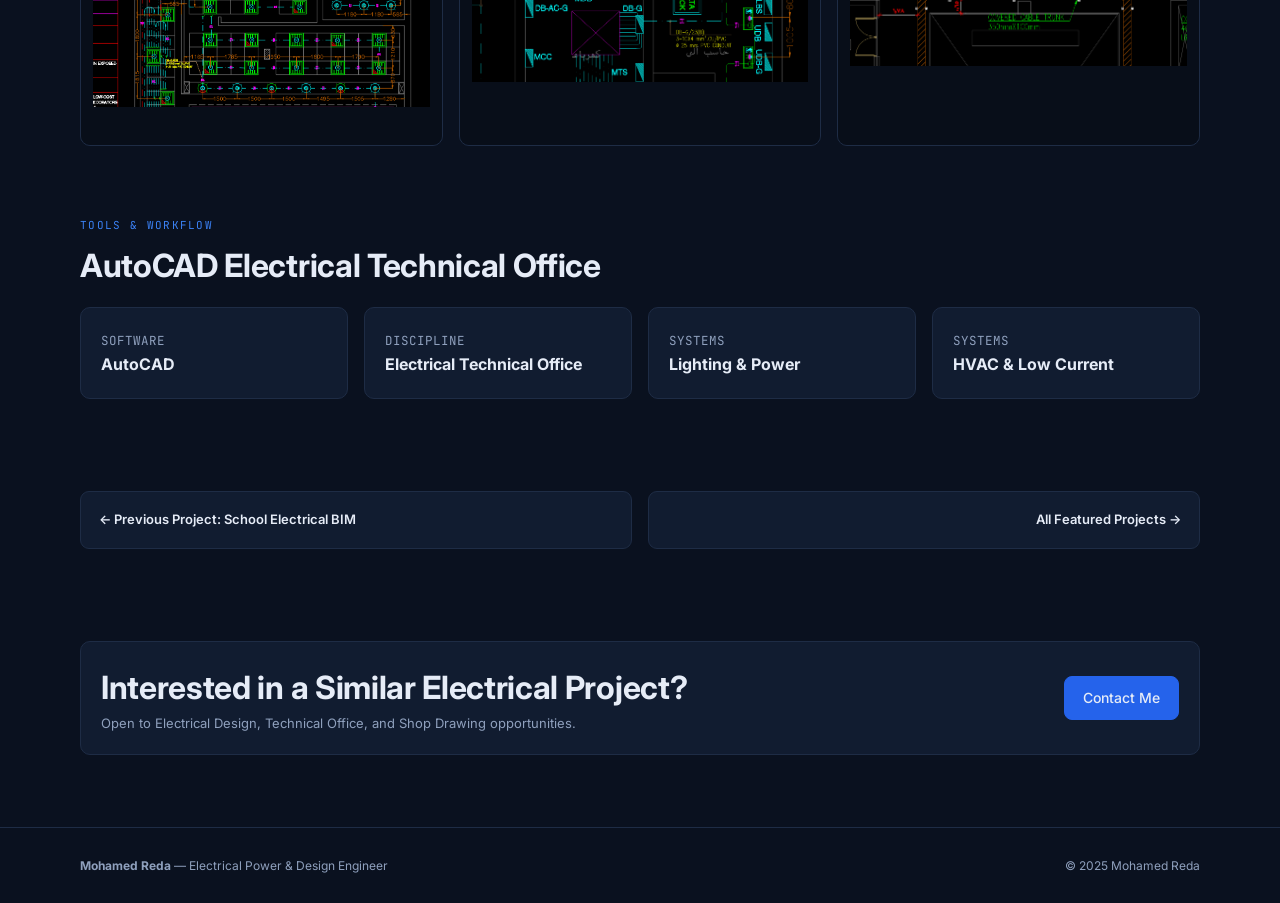
==== commit 8a5979a7: "final" ====
--- a/projects/bank-electrical-shop-drawings.html
+++ b/projects/bank-electrical-shop-drawings.html
@@ -25,7 +25,7 @@
       <a class="brand" href="../index.html#home">Mohamed Reda<small>Electrical Power &amp; Design Engineer</small></a>
       <button class="burger" aria-label="Menu" aria-expanded="false">☰</button>
       <ul><li><a href="../index.html#home">Home</a></li><li><a href="../index.html#about">About</a></li><li><a href="../index.html#skills">Skills</a></li><li><a href="../index.html#projects">Projects</a></li><li><a href="../index.html#experience">Experience</a></li><li><a href="../index.html#certs">Certifications</a></li><li><a href="../index.html#contact">Contact</a></li></ul>
-      <a class="btn p dl" href="../assets/files/Mohamed-Reda-CV.pdf" download>Download CV</a>
+      <a class="btn p dl" href="../assets/files/Mohamed%20Reda%20.pdf" download>Download CV</a>
     </div></header>
     <main class="wrap">
       <div class="crumb"><a class="btn" href="../index.html#projects">Return to Projects</a><span>HOME / PROJECTS / PRJ-03: ELECTRICAL SHOP DRAWINGS</span></div>
--- a/assets/css/style.css
+++ b/assets/css/style.css
@@ -152,6 +152,23 @@
 .nav ul a:hover {
   color: var(--tx);
 }
+.nav ul a {
+  display: inline-flex;
+  align-items: center;
+  min-height: 36px;
+  padding: 6px 10px;
+  border: 1px solid transparent;
+  border-radius: 8px;
+  transition: color 0.18s ease, background-color 0.18s ease, border-color 0.18s ease;
+}
+.nav ul a.active,
+.nav ul a[aria-current="location"] {
+  color: #fff;
+  background: rgba(37, 99, 235, 0.2);
+  border-color: rgba(96, 165, 250, 0.38);
+  box-shadow: inset 0 0 0 1px rgba(96, 165, 250, 0.06);
+}
+.nav ul a:focus-visible { outline: 2px solid var(--ac2); outline-offset: 2px; }
 .burger {
   display: none;
   background: none;
@@ -239,17 +256,17 @@
 }
 .g2 {
   display: grid;
-  grid-template-columns: repeat(2, 1fr);
+  grid-template-columns: repeat(2, minmax(0, 1fr));
   gap: 20px;
 }
 .g3 {
   display: grid;
-  grid-template-columns: repeat(3, 1fr);
+  grid-template-columns: repeat(3, minmax(0, 1fr));
   gap: 16px;
 }
 .g4 {
   display: grid;
-  grid-template-columns: repeat(4, 1fr);
+  grid-template-columns: repeat(4, minmax(0, 1fr));
   gap: 16px;
 }
 .proj {
@@ -335,6 +352,7 @@
   font-size: 13px;
   color: var(--mu);
 }
+.tl h3, .tl p, .card, .proj h3 { overflow-wrap: anywhere; }
 .cert {
   display: flex;
   flex-direction: column;
@@ -345,11 +363,31 @@
   color: var(--mu);
 }
 .cv {
+  position: relative;
+  isolation: isolate;
+  overflow: hidden;
   display: flex;
   justify-content: space-between;
   align-items: center;
   gap: 20px;
   flex-wrap: wrap;
+  border-color: rgba(91, 140, 255, 0.24);
+  background:
+    radial-gradient(ellipse at 100% 0%, rgba(59, 130, 246, 0.2), transparent 48%),
+    radial-gradient(ellipse at 0% 100%, rgba(14, 165, 233, 0.13), transparent 42%),
+    linear-gradient(145deg, var(--card), var(--bg2));
+}
+.cv::after {
+  content: "";
+  position: absolute;
+  z-index: -1;
+  width: 210px;
+  height: 210px;
+  right: -76px;
+  top: -104px;
+  border: 1px solid rgba(147, 197, 253, 0.14);
+  border-radius: 50%;
+  box-shadow: 0 0 0 24px rgba(147, 197, 253, 0.035), 0 0 0 48px rgba(147, 197, 253, 0.025);
 }
 form {
   display: grid;
@@ -666,6 +704,40 @@
   gap: 20px;
   flex-wrap: wrap;
 }
+.contact-cta {
+  position: relative;
+  isolation: isolate;
+  overflow: hidden;
+  display: flex;
+  flex-direction: column;
+  justify-content: center;
+  gap: 22px;
+  min-height: 100%;
+  padding: clamp(24px, 4vw, 40px);
+  border-color: rgba(91, 140, 255, 0.24);
+  background:
+    radial-gradient(ellipse at 100% 0%, rgba(59, 130, 246, 0.2), transparent 48%),
+    radial-gradient(ellipse at 0% 100%, rgba(14, 165, 233, 0.13), transparent 42%),
+    linear-gradient(145deg, var(--card), var(--bg2));
+}
+.contact-cta::after {
+  content: "";
+  position: absolute;
+  z-index: -1;
+  width: 210px;
+  height: 210px;
+  right: -76px;
+  top: -104px;
+  border: 1px solid rgba(147, 197, 253, 0.14);
+  border-radius: 50%;
+  box-shadow: 0 0 0 24px rgba(147, 197, 253, 0.035), 0 0 0 48px rgba(147, 197, 253, 0.025);
+}
+.contact-cta h3 { margin: 8px 0; font-size: clamp(20px, 2.5vw, 26px); }
+.contact-cta p { margin: 0; }
+.contact-cta-actions { display: flex; gap: 10px; flex-wrap: wrap; }
+.contact-cta-actions .btn { display: inline-flex; align-items: center; justify-content: center; gap: 9px; }
+.contact-method { display: grid; gap: 6px; }
+.contact-method a { overflow-wrap: anywhere; }
 .modal {
   position: fixed;
   inset: 0;
@@ -746,11 +818,61 @@
   .g3 {
     grid-template-columns: repeat(2, 1fr);
   }
+  #contact .wrap.g2 {
+    grid-template-columns: 1fr;
+  }
+  #contact .wrap.g2 > .card {
+    gap: 12px;
+  }
 }
 @media (max-width: 600px) {
+  html { scroll-padding-top: 64px; }
+  body { font-size: 14px; }
+  .wrap { padding-left: 16px; padding-right: 16px; }
   section {
-    padding: 48px 0;
-  }
+    padding: 42px 0;
+  }
+  .nav .wrap { height: 58px; gap: 10px; }
+  .brand { font-size: 14px; }
+  .brand small { font-size: 9px; }
+  .nav ul { padding: 14px 16px; }
+  .hero { padding: 44px 0 36px; }
+  .hero .wrap { gap: 26px; }
+  .hero h1 { font-size: clamp(34px, 10vw, 46px); overflow-wrap: anywhere; }
+  .hero .sub { font-size: 17px; }
+  .hero p { font-size: 14px; }
+  .hero .acts { gap: 8px; margin: 18px 0; }
+  .hero .acts .btn { flex: 1 1 calc(50% - 8px); min-height: 44px; justify-content: center; padding: 9px 10px; }
+  .hero .meta, .hero .meta .acts { gap: 8px; }
+  .hero .meta .acts { width: 100%; margin: 0; }
+  .hero .meta .btn { flex: 0 1 auto; padding: 9px 12px; }
+  .hero .meta span { flex: 1 0 100%; padding: 2px 2px 0; }
+  .photo { aspect-ratio: 1 / 1; }
+  .card { padding: 16px; }
+  .proj .bd { padding: 16px; }
+  .proj .go { align-self: stretch; }
+  .stats { margin-top: 20px; }
+  .stats div { padding: 12px 10px; overflow-wrap: anywhere; }
+  .stats b { font-size: 13px; }
+  .stats small { font-size: 9px; }
+  .viewer { margin-top: 20px; }
+  .project-view { padding-top: 12px; }
+  .project-view-close { min-height: 44px; }
+  .project-view .crumb { align-items: flex-start; }
+  .project-view .crumb span { overflow-wrap: anywhere; }
+  .project-view .viewer .cv-box { padding: 8px; }
+  .project-view .viewer .cv-box img { max-height: 62vh; object-fit: contain; }
+  .project-view .cad-button { width: 100%; }
+  .project-view .cad-copy { min-width: 0; overflow-wrap: anywhere; }
+  .project-view .dr .im { height: 190px; }
+  .project-view .modal { padding: 12px; }
+  .project-view .modal img { max-width: 100%; max-height: 82vh; object-fit: contain; }
+  #contact .card { min-width: 0; overflow-wrap: anywhere; }
+  .contact-cta { min-height: 0; padding: 20px; gap: 18px; }
+  .contact-cta-actions { display: grid; grid-template-columns: 1fr; gap: 10px; }
+  .contact-cta-actions .btn { width: 100%; min-height: 46px; }
+  .contact-method { padding: 14px; }
+  footer { padding: 22px 0; }
   .g2,
   .g3,
   .g4,
@@ -779,7 +901,6 @@
   .viewer .cv-box {
     height: 260px;
   }
-  .hero .acts .btn,
   .cv .btn {
     flex: 1;
     justify-content: center;
@@ -800,6 +921,14 @@
     scroll-behavior: auto !important;
     transition: none !important;
   }
+}
+@media (max-width: 380px) {
+  .wrap { padding-left: 14px; padding-right: 14px; }
+  :root { --pad: 14px; }
+  .hero .acts .btn { flex-basis: 100%; }
+  .hero .meta .btn { flex: 1 1 auto; }
+  .burger { padding: 5px 8px; }
+  .project-view .project-switch a { padding: 12px; font-size: 12px; }
 }
 /* hero 3D background */
 .hero {
@@ -831,12 +960,14 @@
     linear-gradient(180deg, transparent 70%, var(--bg) 100%);
 }
 @media (max-width: 820px) {
+  .hero { min-height: calc(100svh - 58px); display: flex; align-items: center; }
+  .hero .wrap { width: 100%; }
   .hero::before {
     background: linear-gradient(
       180deg,
-      rgba(10, 17, 31, 0.8),
-      rgba(10, 17, 31, 0.55) 60%,
-      var(--bg)
+      rgba(10, 17, 31, 0.45),
+      rgba(10, 17, 31, 0.3) 60%,
+      rgba(10, 17, 31, 0.72)
     );
   }
 }
@@ -848,6 +979,6 @@
 }
 @media (max-width: 600px) {
   :root {
-    --pad: 20px;
-  }
-}
+    --pad: 16px;
+  }
+}
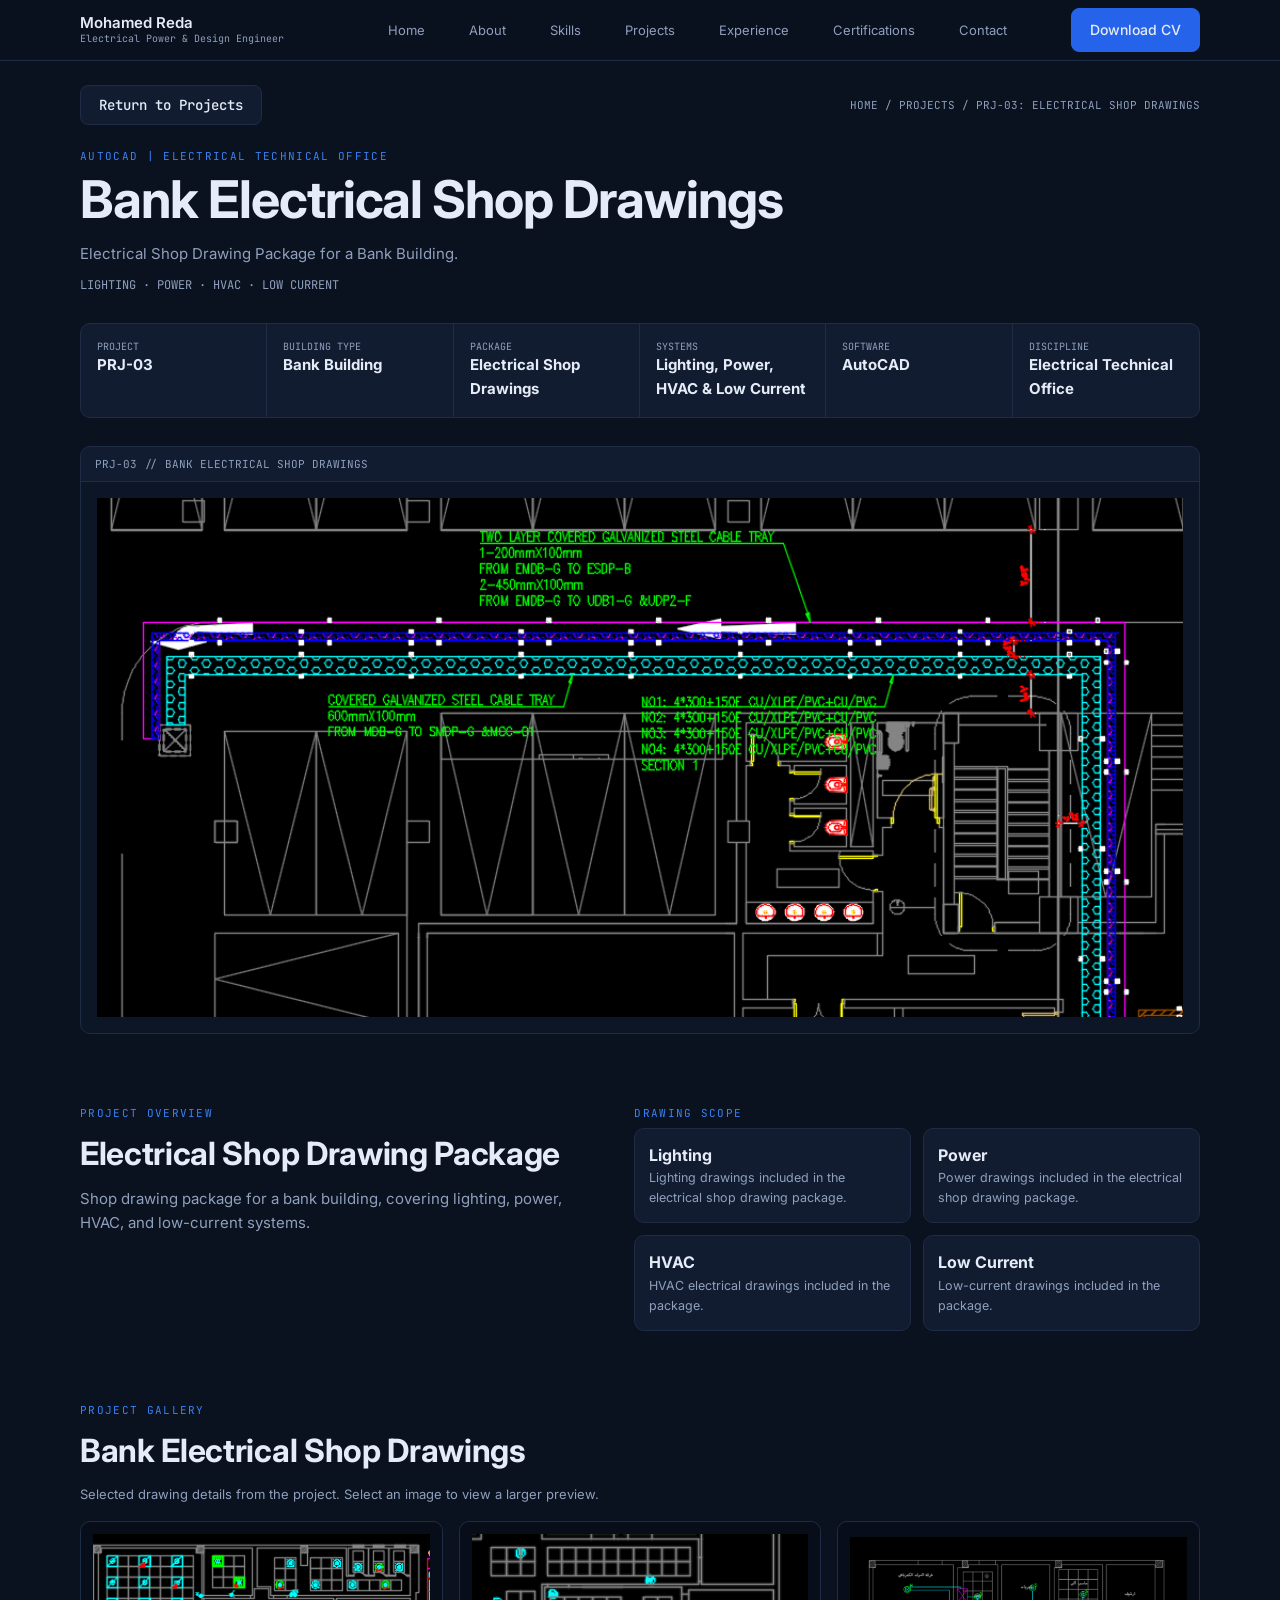
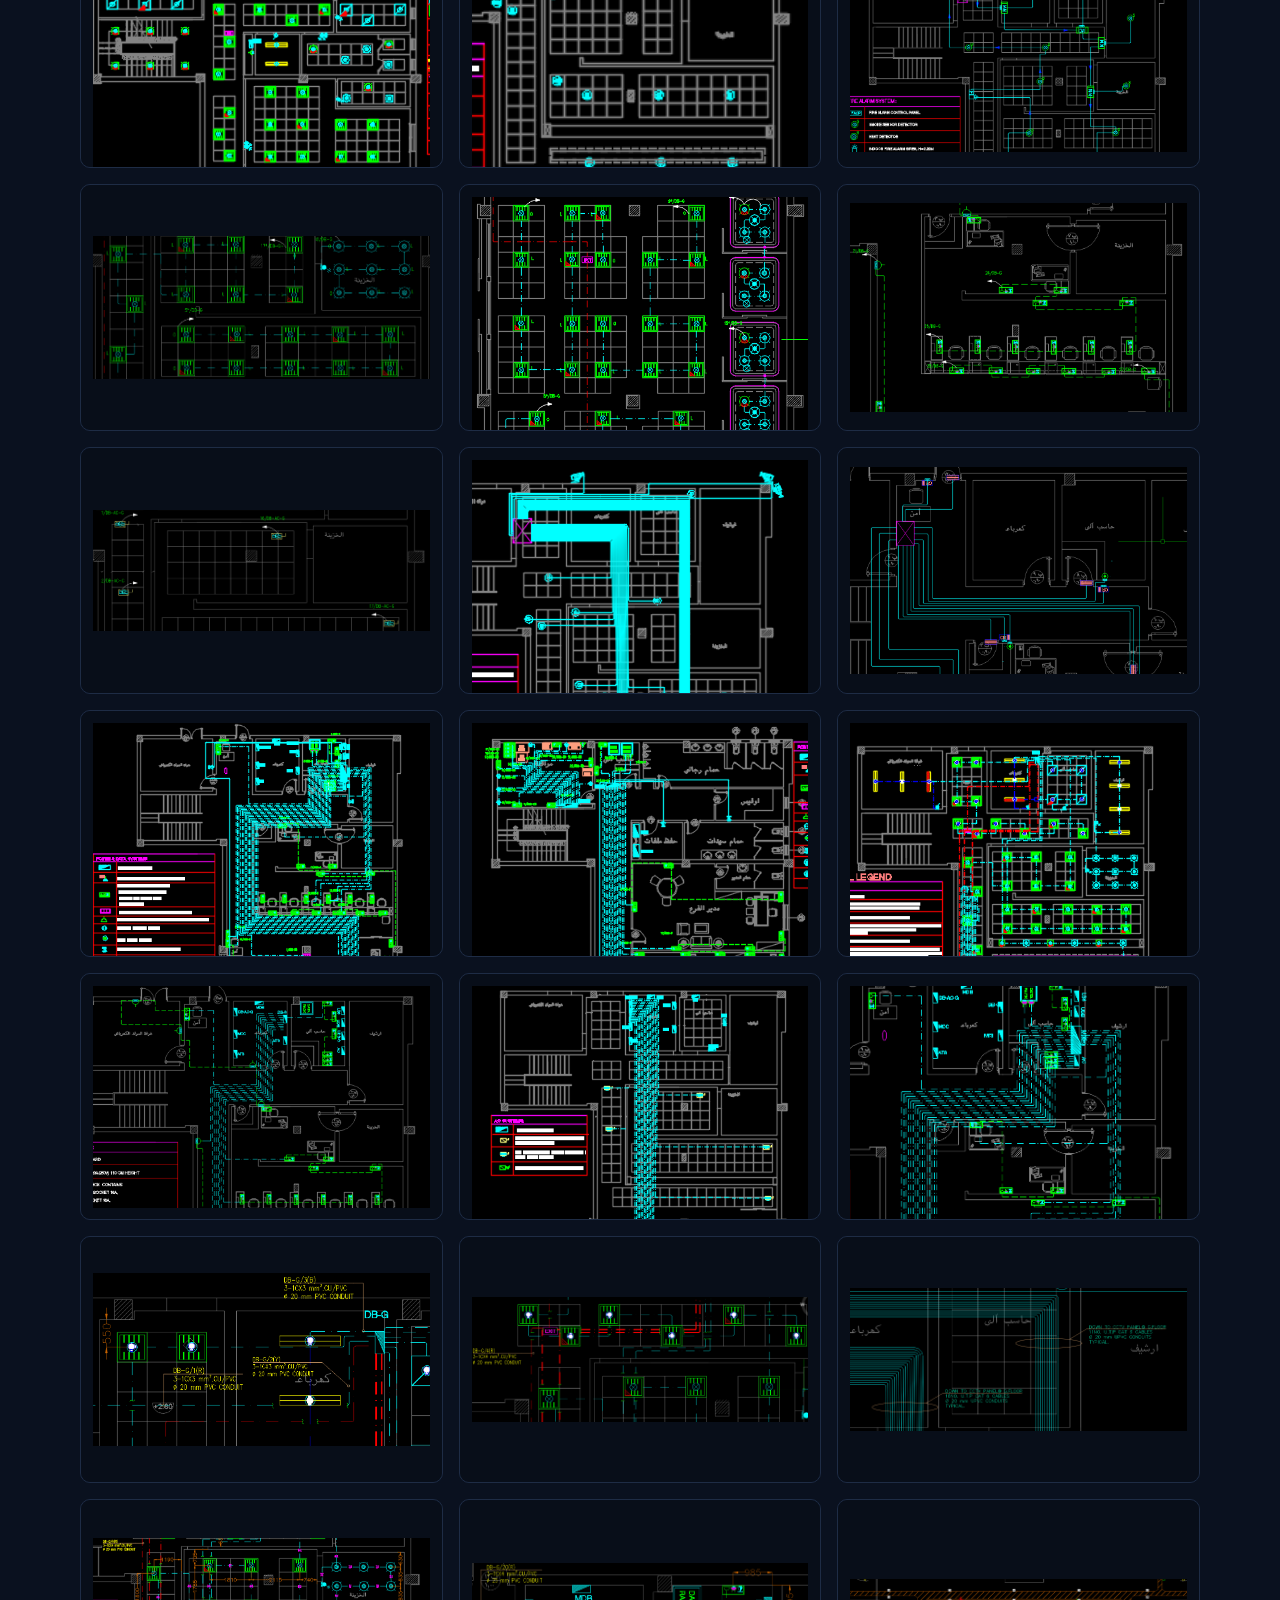
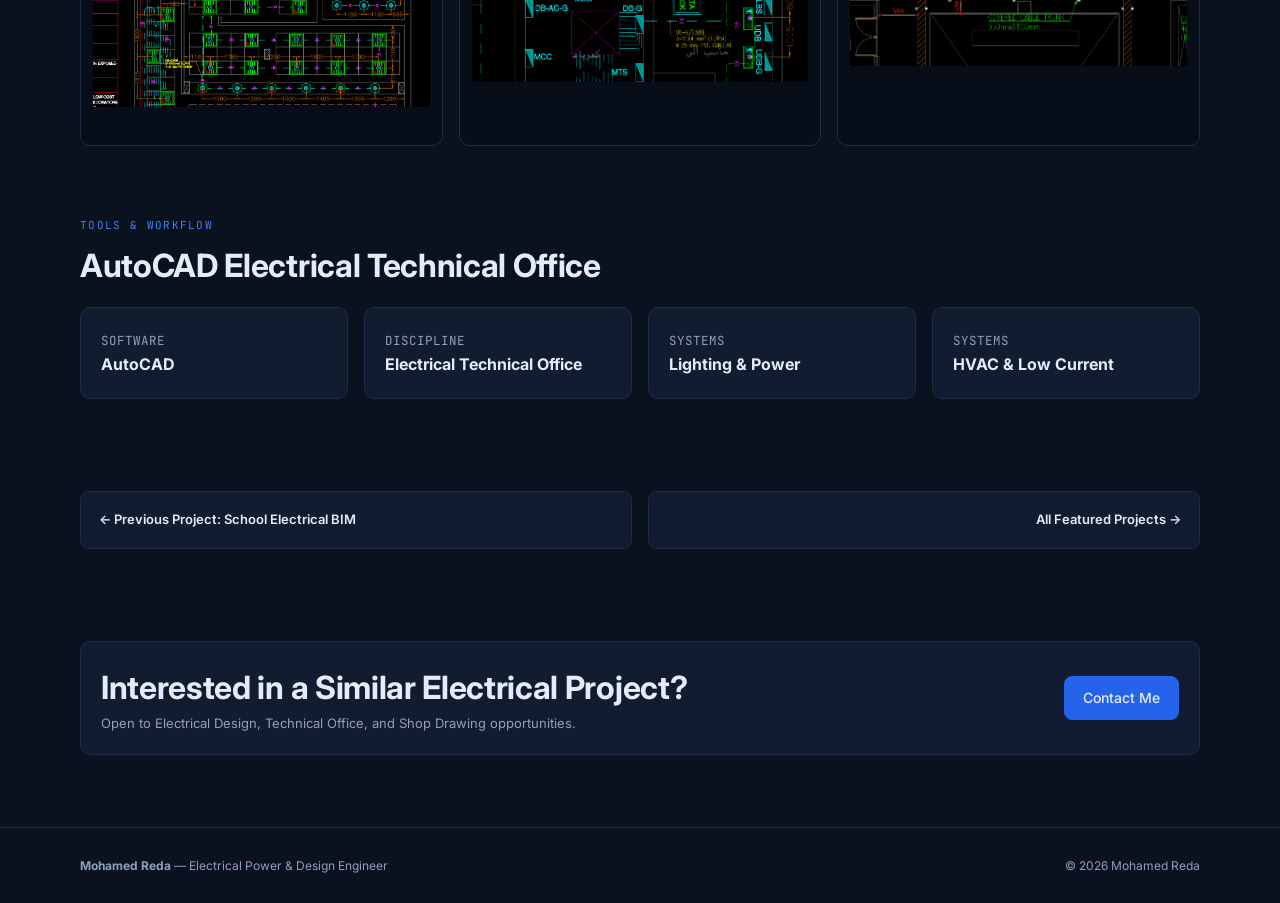
==== commit a451b3f4: "second" ====
--- a/projects/bank-electrical-shop-drawings.html
+++ b/projects/bank-electrical-shop-drawings.html
@@ -84,7 +84,7 @@
       <div class="pn project-switch"><a class="project-switch-back" href="school-electrical-bim.html">← Previous Project: School Electrical BIM</a><a class="project-switch-next" href="../index.html#projects">All Featured Projects →</a></div>
       <section style="border: 0"><div class="card cta"><div><h2 style="margin: 0">Interested in a Similar Electrical Project?</h2><p class="mu" style="font-size: 13px">Open to Electrical Design, Technical Office, and Shop Drawing opportunities.</p></div><a class="btn p" href="../index.html#contact">Contact Me</a></div></section>
     </main>
-    <footer><div class="wrap"><span><b>Mohamed Reda</b> — Electrical Power &amp; Design Engineer</span><span>© 2025 Mohamed Reda</span></div></footer>
+    <footer><div class="wrap"><span><b>Mohamed Reda</b> — Electrical Power &amp; Design Engineer</span><span>© 2026 Mohamed Reda</span></div></footer>
     <div class="modal"><button class="btn">Close</button><img alt="" /></div>
     <script src="../assets/js/main.js" defer></script>
   </body>
